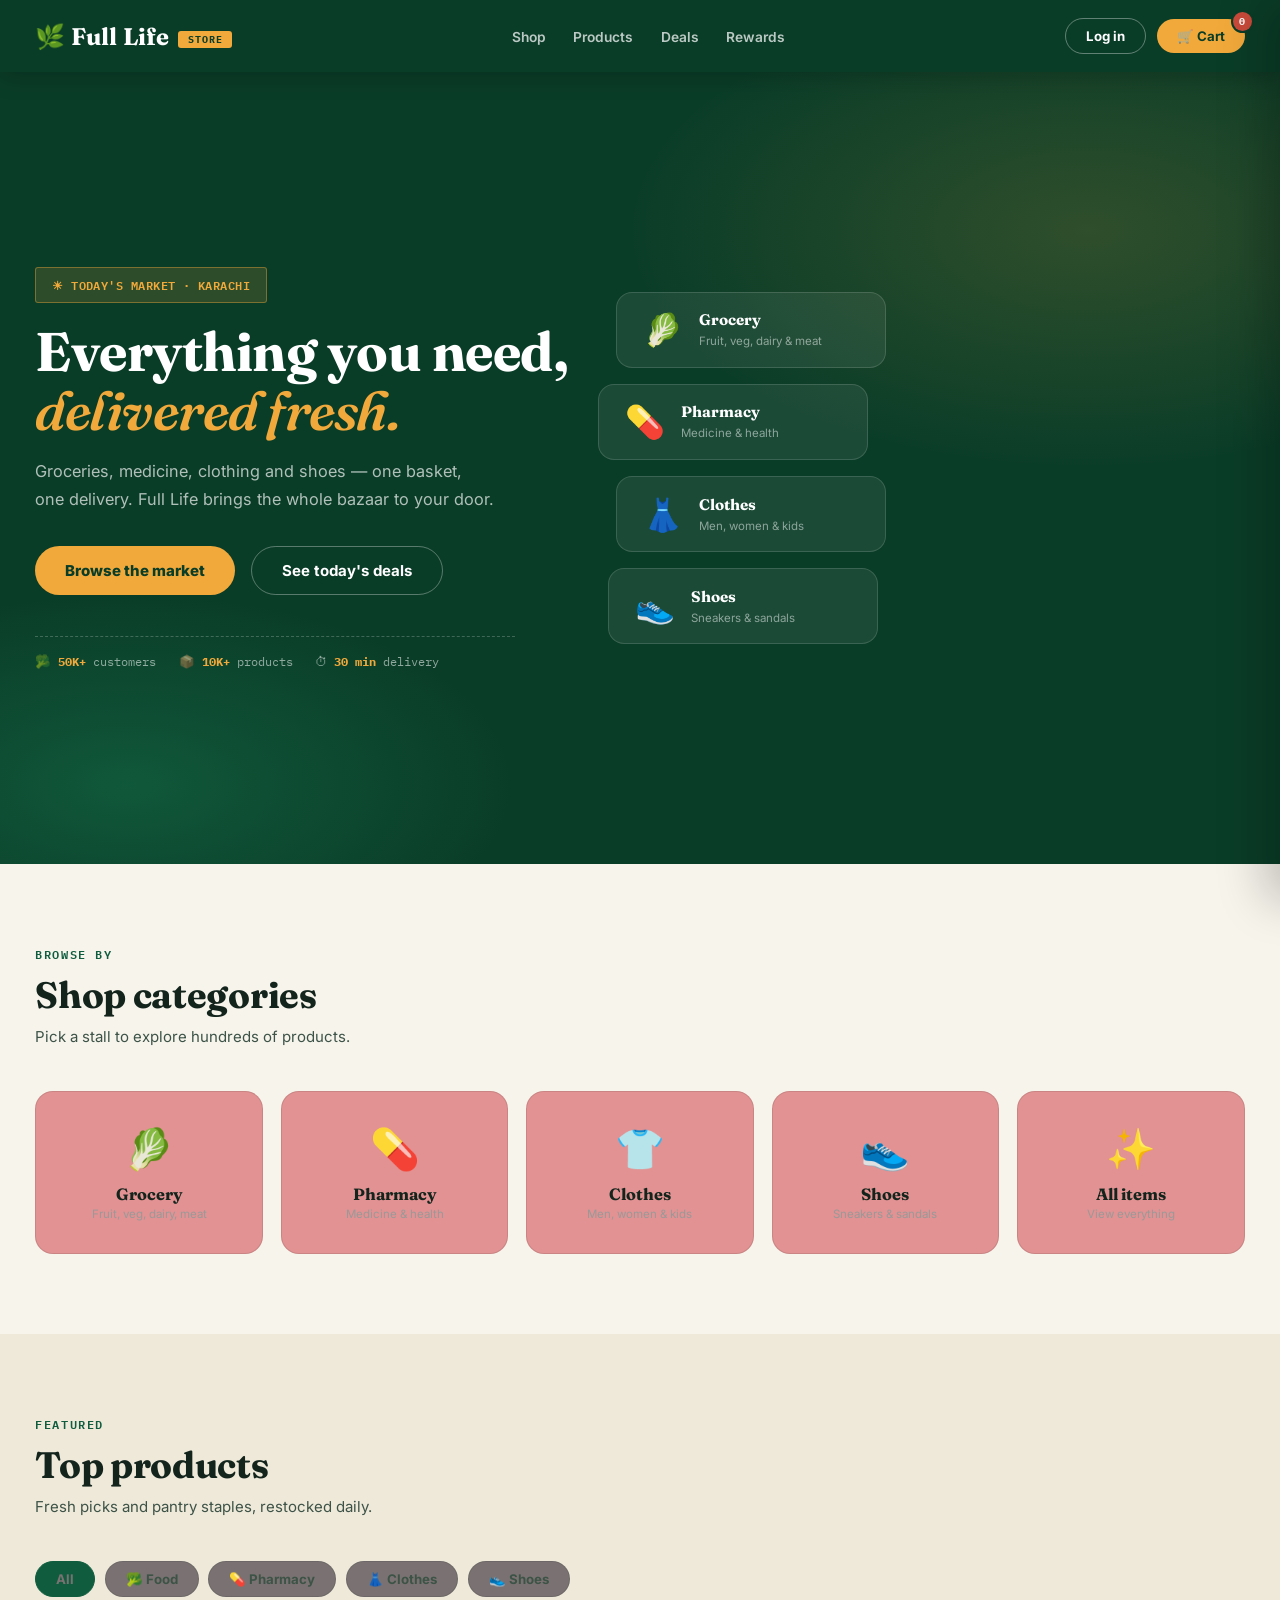
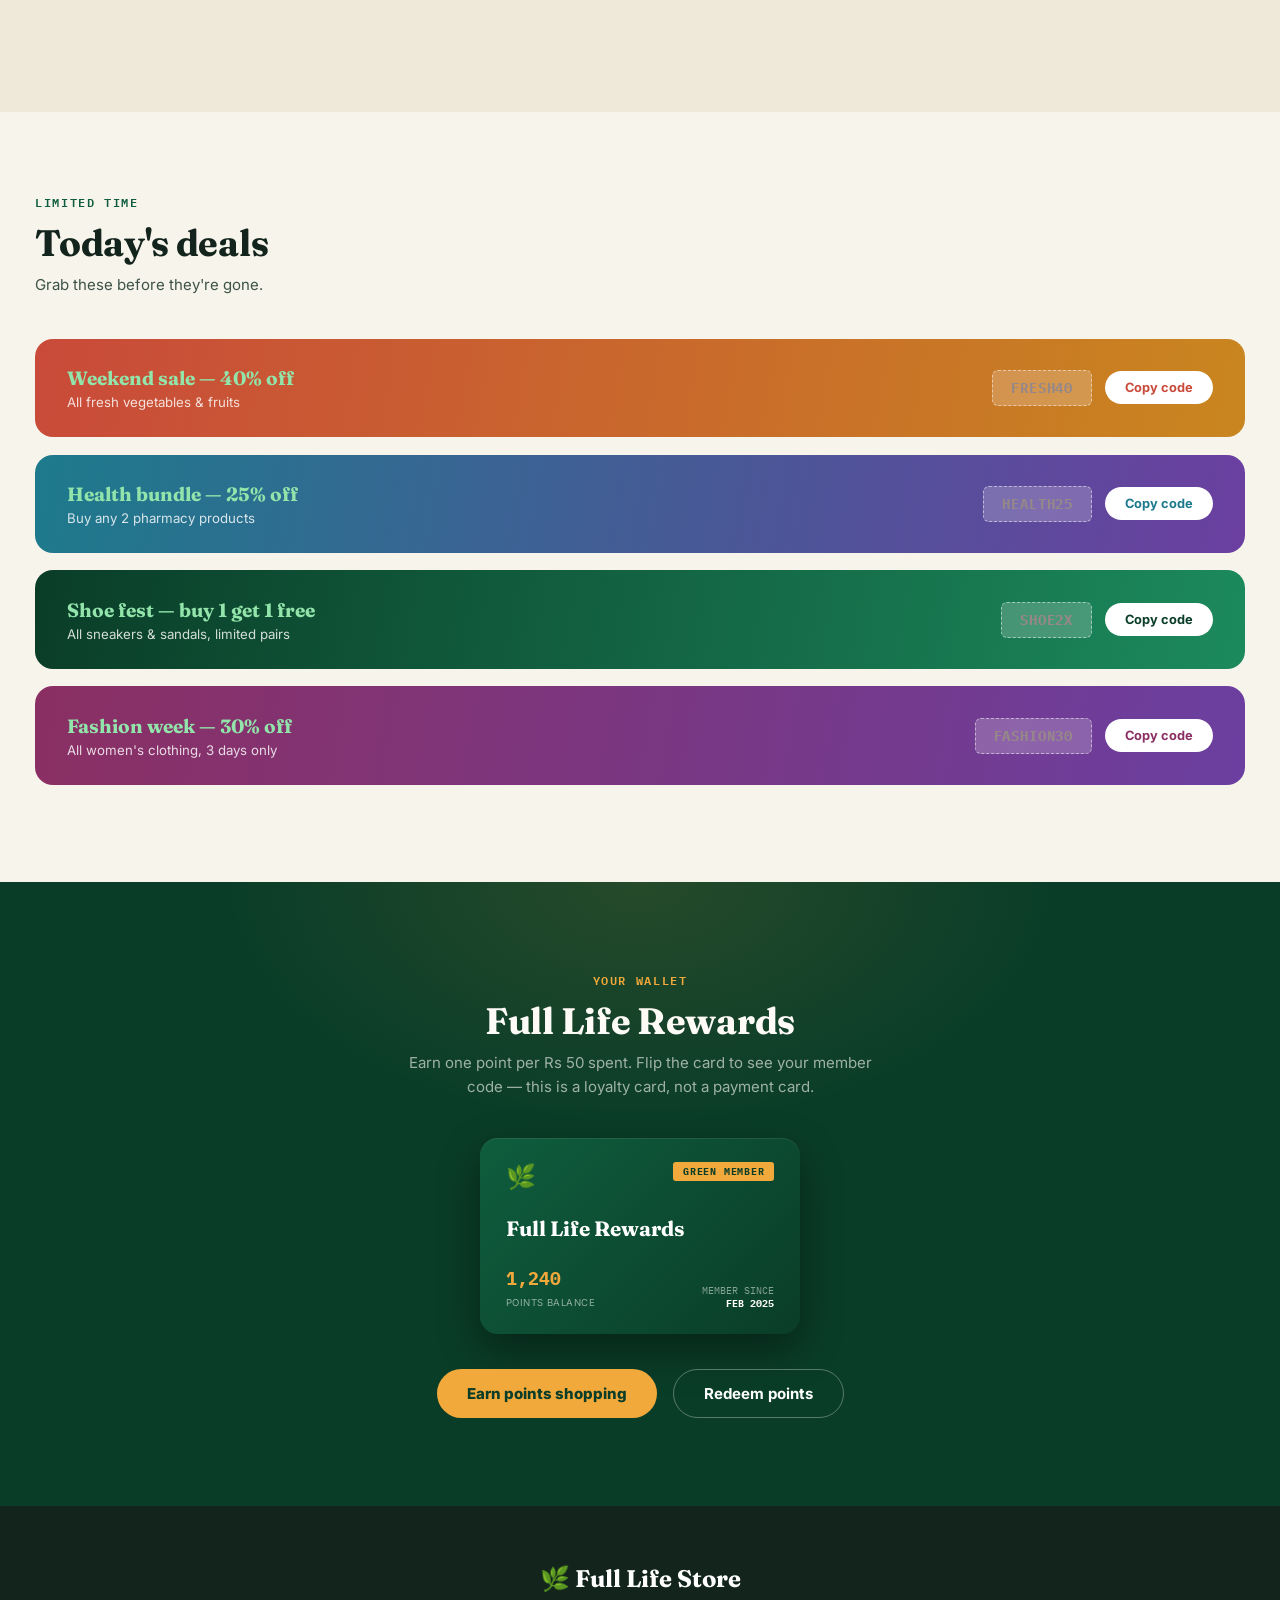
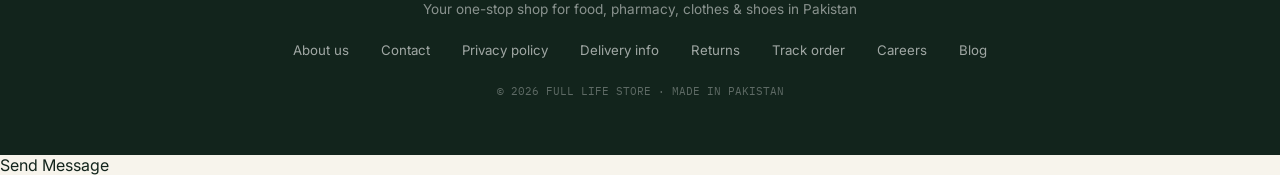
==== index.html @ 833015c3 "Add files via upload" ====
<!DOCTYPE html>
<html lang="en">
<head>
<meta charset="UTF-8">
<meta name="viewport" content="width=device-width, initial-scale=1.0">
<title>🌿Full Life Store — Grocery, Pharmacy, Fashion & Footwear</title>
<link rel="preconnect" href="https://fonts.googleapis.com">
<link rel="preconnect" href="https://fonts.gstatic.com" crossorigin>
<link href="https://fonts.googleapis.com/css2?family=Fraunces:ital,opsz,wght@0,9..144,500;0,9..144,600;0,9..144,700;0,9..144,900;1,9..144,600&family=Inter:wght@400;500;600;700;800&family=IBM+Plex+Mono:wght@400;500;600;700&display=swap" rel="stylesheet">
<link rel="stylesheet" href="style.css">
</head>
<body>

<!-- NAV -->
<nav>
  <div class="brand">🌿 Full Life <span class="tag">Store</span></div>
  <ul class="nav-links">
    <li><a href="#cats" onclick="gs('cats');return false">Shop</a></li>
    <li><a href="#prods" onclick="gs('prods');return false">Products</a></li>
    <li><a href="#offers" onclick="gs('offers');return false">Deals</a></li>
    <li><a href="#loyalty" onclick="gs('loyalty');return false">Rewards</a></li>
  </ul>
  <div class="nav-btns">
    <button class="nbtn nbtn-w" onclick="showModal('loginModal')">Log in</button>
    <button class="nbtn nbtn-o" onclick="openCart()">🛒 Cart <span class="cart-badge" id="cartCount">0</span></button>
  </div>
</nav>

<!-- HERO -->
<div class="hero">
  <div class="hero-left">
    <div class="hero-badge">☀ TODAY'S MARKET · KARACHI</div>
    <h1>Everything you need,<br><em>delivered fresh.</em></h1>
    <p>Groceries, medicine, clothing and shoes — one basket, one delivery. Full Life brings the whole bazaar to your door.</p>
    <div class="hero-btns">
      <button class="hbtn-p" onclick="gs('cats')">Browse the market</button>
      <button class="hbtn-s" onclick="gs('offers')">See today's deals</button>
    </div>
    <div class="hero-tape">
      <span>🥦 <strong>50K+</strong> customers</span>
      <span>📦 <strong>10K+</strong> products</span>
      <span>⏱ <strong>30 min</strong> delivery</span>
    </div>
  </div>
  <div class="hero-right">
    <div class="stall" onclick="filterCat('food')"><span class="stall-icon">🥬</span><div class="stall-txt"><strong>Grocery</strong><span>Fruit, veg, dairy & meat</span></div></div>
    <div class="stall" onclick="filterCat('pharma')"><span class="stall-icon">💊</span><div class="stall-txt"><strong>Pharmacy</strong><span>Medicine & health</span></div></div>
    <div class="stall" onclick="filterCat('clothes')"><span class="stall-icon">👗</span><div class="stall-txt"><strong>Clothes</strong><span>Men, women & kids</span></div></div>
    <div class="stall" onclick="filterCat('shoes')"><span class="stall-icon">👟</span><div class="stall-txt"><strong>Shoes</strong><span>Sneakers & sandals</span></div></div>
  </div>
</div>

<!-- CATEGORIES -->
<div class="section" id="cats">
  <div class="sec-tag">Browse by</div>
  <div class="sec-title">Shop categories</div>
  <div class="sec-sub">Pick a stall to explore hundreds of products.</div>
  <div class="cat-grid">
    <div class="cat-card food" onclick="filterCat('food')"><span class="cat-icon">🥬</span><h3>Grocery</h3><p>Fruit, veg, dairy, meat</p></div>
    <div class="cat-card pharma" onclick="filterCat('pharma')"><span class="cat-icon">💊</span><h3>Pharmacy</h3><p>Medicine & health</p></div>
    <div class="cat-card clothes" onclick="filterCat('clothes')"><span class="cat-icon">👕</span><h3>Clothes</h3><p>Men, women & kids</p></div>
    <div class="cat-card shoes" onclick="filterCat('shoes')"><span class="cat-icon">👟</span><h3>Shoes</h3><p>Sneakers & sandals</p></div>
    <div class="cat-card all" onclick="filterCat('all')"><span class="cat-icon">✨</span><h3>All items</h3><p>View everything</p></div>
  </div>
</div>

<!-- PRODUCTS -->
<div class="section section-deep" id="prods">
  <div class="sec-tag">Featured</div>
  <div class="sec-title">Top products</div>
  <div class="sec-sub">Fresh picks and pantry staples, restocked daily.</div>
  <div class="tab-row" id="tabRow">
    <button class="tab active" onclick="setTab(this,'all')">All</button>
    <button class="tab" onclick="setTab(this,'food')">🥦 Food</button>
    <button class="tab" onclick="setTab(this,'pharma')">💊 Pharmacy</button>
    <button class="tab" onclick="setTab(this,'clothes')">👗 Clothes</button>
    <button class="tab" onclick="setTab(this,'shoes')">👟 Shoes</button>
  </div>
  <div class="prod-grid" id="prodGrid"></div>
</div>

<!-- OFFERS -->
<div class="section" id="offers">
  <div class="sec-tag">Limited time</div>
  <div class="sec-title">Today's deals</div>
  <div class="sec-sub">Grab these before they're gone.</div>
  <div class="offer-card" style="background:linear-gradient(100deg,var(--chili),var(--marigold-deep))">
    <div><h3>Weekend sale — 40% off</h3><p>All fresh vegetables & fruits</p></div>
    <div style="display:flex;gap:.8rem;align-items:center;flex-wrap:wrap">
      <div class="offer-code-box">FRESH40</div>
      <button class="offer-copy-btn" style="color:var(--chili)" onclick="copyCode('FRESH40')">Copy code</button>
    </div>
  </div>
  <div class="offer-card" style="background:linear-gradient(100deg,var(--teal),var(--plum))">
    <div><h3>Health bundle — 25% off</h3><p>Buy any 2 pharmacy products</p></div>
    <div style="display:flex;gap:.8rem;align-items:center;flex-wrap:wrap">
      <div class="offer-code-box">HEALTH25</div>
      <button class="offer-copy-btn" style="color:var(--teal)" onclick="copyCode('HEALTH25')">Copy code</button>
    </div>
  </div>
  <div class="offer-card" style="background:linear-gradient(100deg,var(--jade-deep),var(--jade-bright))">
    <div><h3>Shoe fest — buy 1 get 1 free</h3><p>All sneakers & sandals, limited pairs</p></div>
    <div style="display:flex;gap:.8rem;align-items:center;flex-wrap:wrap">
      <div class="offer-code-box">SHOE2X</div>
      <button class="offer-copy-btn" style="color:var(--jade-deep)" onclick="copyCode('SHOE2X')">Copy code</button>
    </div>
  </div>
  <div class="offer-card" style="background:linear-gradient(100deg,#8a2f63,var(--plum))">
    <div><h3>Fashion week — 30% off</h3><p>All women's clothing, 3 days only</p></div>
    <div style="display:flex;gap:.8rem;align-items:center;flex-wrap:wrap">
      <div class="offer-code-box">FASHION30</div>
      <button class="offer-copy-btn" style="color:#8a2f63" onclick="copyCode('FASHION30')">Copy code</button>
    </div>
  </div>
</div>

<!-- LOYALTY (replaces fake bank card) -->
<div class="loyalty-wrap" id="loyalty">
  <div class="sec-tag" style="color:var(--marigold)">Your wallet</div>
  <div class="sec-title" style="color:#fff">Full Life Rewards</div>
  <p class="loyalty-sub">Earn one point per Rs 50 spent. Flip the card to see your member code — this is a loyalty card, not a payment card.</p>
  <div class="flip-card">
    <div class="fci">
      <div class="fcf">
        <div class="fc-top"><span class="fc-leaf">🌿</span><span class="fc-tier">GREEN MEMBER</span></div>
        <div class="fc-mid">Full Life Rewards</div>
        <div class="fc-bottom">
          <div class="fc-points"><strong id="pointsVal">1,240</strong><span>POINTS BALANCE</span></div>
          <div class="fc-since">MEMBER SINCE<br><strong style="color:#fff">FEB 2025</strong></div>
        </div>
      </div>
      <div class="fcb">
        <div class="fc-qr"></div>
        <div class="fc-code">FL-REWARDS-88213</div>
      </div>
    </div>
  </div>
  <div class="loyalty-btns">
    <button class="hbtn-p" onclick="gs('prods')">Earn points shopping</button>
    <button class="hbtn-s" onclick="showToast('🎁 Redeem catalog coming soon!')">Redeem points</button>
  </div>
</div>

<!-- FOOTER -->
<footer>
  <div class="footer-brand">🌿 Full Life Store</div>
  <div class="footer-sub">Your one-stop shop for food, pharmacy, clothes & shoes in Pakistan</div>
  <div class="footer-links">
    <a href="#">About us</a>
    <a href="#">Contact</a>
    <a href="#">Privacy policy</a>
    <a href="#">Delivery info</a>
    <a href="#">Returns</a>
    <a href="#">Track order</a>
    <a href="#">Careers</a>
    <a href="#">Blog</a>
  </div>
  <div class="footer-copy">© 2026 FULL LIFE STORE · MADE IN PAKISTAN</div>
</footer>

<!-- TOAST -->
<div class="toast" id="toast"></div>

<!-- CART DRAWER -->
<div class="cart-overlay" id="cartOverlay" onclick="closeCart()"></div>
<div class="cart-drawer" id="cartDrawer">
  <div class="cart-head">
    <h2>🧺 Your basket</h2>
    <button class="cart-close" onclick="closeCart()">✕</button>
  </div>
  <div class="cart-items" id="cartItems"></div>
  <div class="cart-foot">
    <div class="cart-total-row"><span>SUBTOTAL</span><span id="cartSubtotal">Rs 0</span></div>
    <button class="checkout-btn" id="checkoutBtn" onclick="openCheckout()" disabled>Checkout</button>
  </div>
</div>

<!-- LOGIN MODAL -->
<div class="modal-bg" id="loginModal">
  <div class="modal-box">
    <h2>Log in to Full Life</h2>
    <input class="m-input" placeholder="Email address" type="email">
    <input class="m-input" placeholder="Password" type="password">
    <div class="m-btns">
      <button class="mbtn-ok" onclick="hideModal('loginModal');showToast('👋 Welcome back to Full Life!')">Log in</button>
      <button class="mbtn-cancel" onclick="hideModal('loginModal')">Cancel</button>
    </div>
  </div>
</div>

<!-- CHECKOUT MODAL -->
<div class="modal-bg" id="checkoutModal">
  <div class="modal-box">
    <h2>Delivery details</h2>
    <input class="m-input" id="coName" placeholder="Full name">
    <div class="m-row">
      <input class="m-input" id="coPhone" placeholder="Phone number">
      <input class="m-input" id="coCity" placeholder="City">
    </div>
    <input class="m-input" id="coAddress" placeholder="Delivery address">
    <div class="m-btns">
      <button class="mbtn-ok" onclick="reviewOrder()">Review order</button>
      <button class="mbtn-cancel" onclick="hideModal('checkoutModal')">Cancel</button>
    </div>
  </div>
</div>

<!-- REVIEW MODAL -->
<div class="modal-bg" id="reviewModal">
  <div class="modal-box">
    <h2>Order summary</h2>
    <div class="receipt" id="reviewReceipt"></div>
    <div class="m-btns">
      <button class="mbtn-ok" id="placeOrderBtn" onclick="placeOrder()">Place order</button>
      <button class="mbtn-cancel" onclick="hideModal('reviewModal');showModal('checkoutModal')">Back</button>
    </div>
  </div>
</div>

<!-- CONFIRMATION MODAL -->
<div class="modal-bg" id="confirmModal">
  <div class="modal-box" style="text-align:center">
    <div class="success-anim">✅</div>
    <h2>Order placed!</h2>
    <div class="order-no" id="orderNoTxt"></div>
    <div class="receipt" id="confirmReceipt"></div>
    <button class="mbtn-ok" onclick="hideModal('confirmModal')">Done</button>
  </div>
</div>
<script src="main.js"></script>
</body>
</html>
<a href="https://api.whatsapp.com/send?phone=15551234567">Send Message</a>
---- style.css ----
/* ============ TOKENS ============ */
:root{
  --ink:#12241c;
  --ink-soft:#3d5347;
  --paper:#f7f4ec;
  --paper-deep:#efe9da;
  --jade:#0f5d3e;
  --jade-deep:#0a3d28;
  --jade-bright:#1c8a5c;
  --marigold:#f2a93b;
  --marigold-deep:#c9861f;
  --plum:#6b3fa0;
  --teal:#1d7a8c;
  --chili:#c94a3a;
  --line:rgba(18,36,28,.12);
  --shadow:0 18px 44px rgba(15,30,22,.14);
  --radius:18px;
  --serif:'Fraunces',Georgia,serif;
  --sans:'Inter',-apple-system,BlinkMacSystemFont,sans-serif;
  --mono:'IBM Plex Mono',Menlo,Consolas,monospace;
}
*{margin:0;padding:0;box-sizing:border-box}
html{scroll-behavior:smooth}
body{background:var(--paper);color:var(--ink);font-family:var(--sans);overflow-x:hidden}
a{text-decoration:none;color:inherit}
button{font-family:inherit}
::selection{background:var(--marigold);color:var(--ink)}
@media (prefers-reduced-motion:reduce){*{animation-duration:.001ms !important;animation-iteration-count:1 !important;transition-duration:.001ms !important;scroll-behavior:auto !important}}

/* ============ NAV ============ */
nav{background:var(--jade-deep);height:72px;display:flex;align-items:center;justify-content:space-between;padding:0 2.2rem;position:sticky;top:0;z-index:100;box-shadow:0 4px 24px rgba(0,0,0,.22)}
.brand{display:flex;align-items:baseline;gap:9px;color:#fff;font-family:var(--serif);font-size:1.5rem;font-weight:700;letter-spacing:.2px}
.brand .leaf{font-size:1.3rem}
.brand .tag{font-family:var(--mono);background:var(--marigold);color:var(--jade-deep);padding:2px 10px;border-radius:3px;font-size:.62rem;font-weight:700;letter-spacing:.08em;text-transform:uppercase;vertical-align:middle;position:relative;top:-2px}
.nav-links{display:flex;gap:1.7rem;list-style:none}
.nav-links a{color:rgba(255,255,255,.72);font-size:.86rem;font-weight:600;transition:color .15s;position:relative;padding-bottom:3px}
.nav-links a::after{content:'';position:absolute;left:0;right:100%;bottom:0;height:1.5px;background:var(--marigold);transition:right .25s ease}
.nav-links a:hover{color:#fff}
.nav-links a:hover::after{right:0}
.nav-btns{display:flex;gap:.7rem;align-items:center}
.nbtn{padding:9px 20px;border-radius:24px;border:none;font-weight:700;cursor:pointer;font-size:.83rem;transition:transform .18s,box-shadow .18s;font-family:var(--sans)}
.nbtn:hover{transform:translateY(-2px);box-shadow:0 6px 16px rgba(0,0,0,.2)}
.nbtn-w{background:transparent;color:#fff;border:1.5px solid rgba(255,255,255,.35)}
.nbtn-w:hover{border-color:#fff}
.nbtn-o{background:var(--marigold);color:var(--jade-deep);position:relative;display:flex;align-items:center;gap:6px}
.cart-badge{position:absolute;top:-7px;right:-7px;background:var(--chili);color:#fff;border-radius:50%;width:19px;height:19px;font-size:.62rem;display:flex;align-items:center;justify-content:center;font-weight:800;font-family:var(--mono);box-shadow:0 0 0 2px var(--jade-deep)}

/* ============ HERO ============ */
.hero{background:var(--jade-deep);min-height:88vh;display:flex;align-items:center;padding:3rem 2.2rem;position:relative;overflow:hidden;gap:3rem}
.hero::before{content:'';position:absolute;inset:0;background:
  radial-gradient(ellipse 60% 50% at 85% 20%,rgba(242,169,59,.16),transparent 60%),
  radial-gradient(ellipse 50% 40% at 10% 90%,rgba(28,138,92,.35),transparent 60%);
  pointer-events:none}
.hero-left{max-width:560px;z-index:1;animation:riseIn .8s cubic-bezier(.2,.8,.2,1) both}
@keyframes riseIn{from{opacity:0;transform:translateY(26px)}to{opacity:1;transform:translateY(0)}}
.hero-badge{font-family:var(--mono);background:rgba(242,169,59,.15);color:var(--marigold);padding:7px 16px;border-radius:3px;font-size:.72rem;font-weight:600;display:inline-block;margin-bottom:1.3rem;border:1px solid rgba(242,169,59,.4);letter-spacing:.04em}
.hero h1{font-family:var(--serif);font-size:3.4rem;color:#fff;font-weight:700;line-height:1.08;margin-bottom:1.1rem;letter-spacing:-.5px}
.hero h1 em{font-style:italic;color:var(--marigold);font-weight:600}
.hero p{color:rgba(255,255,255,.68);font-size:1.02rem;line-height:1.7;margin-bottom:2rem;max-width:460px}
.hero-btns{display:flex;gap:1rem;flex-wrap:wrap;margin-bottom:2.6rem}
.hbtn-p{background:var(--marigold);color:var(--jade-deep);border:none;padding:14px 30px;border-radius:30px;font-size:.94rem;font-weight:800;cursor:pointer;transition:transform .22s,box-shadow .22s}
.hbtn-p:hover{transform:translateY(-3px);box-shadow:0 14px 30px rgba(242,169,59,.3)}
.hbtn-s{background:transparent;color:#fff;border:1.5px solid rgba(255,255,255,.32);padding:14px 30px;border-radius:30px;font-size:.94rem;font-weight:700;cursor:pointer;transition:all .22s}
.hbtn-s:hover{background:rgba(255,255,255,.08);border-color:#fff;transform:translateY(-3px)}
.hero-tape{display:flex;align-items:center;gap:0;font-family:var(--mono);font-size:.78rem;color:rgba(255,255,255,.55);border-top:1px dashed rgba(255,255,255,.22);padding-top:1rem;max-width:480px}
.hero-tape span{padding-right:1.4rem}
.hero-tape strong{color:var(--marigold)}

.hero-right{display:flex;flex-direction:column;gap:1rem;z-index:1;animation:riseIn .8s cubic-bezier(.2,.8,.2,1) .12s both}
.stall{background:rgba(255,255,255,.07);border:1px solid rgba(255,255,255,.14);border-radius:16px;padding:1.1rem 1.6rem;display:flex;align-items:center;gap:1rem;cursor:pointer;transition:transform .25s,background .25s;min-width:270px}
.stall:hover{transform:translateX(-8px);background:rgba(255,255,255,.13)}
.stall:nth-child(2){transform:translateX(-18px)}
.stall:nth-child(2):hover{transform:translateX(-26px)}
.stall:nth-child(4){transform:translateX(-8px)}
.stall:nth-child(4):hover{transform:translateX(-16px)}
.stall-icon{font-size:2rem;flex-shrink:0}
.stall-txt strong{display:block;color:#fff;font-size:.95rem;font-weight:700;font-family:var(--serif)}
.stall-txt span{color:rgba(255,255,255,.5);font-size:.72rem}

/* ============ SECTIONS ============ */
.section{padding:5rem 2.2rem}
.section-deep{background:var(--paper-deep)}
.sec-tag{font-family:var(--mono);color:var(--jade);font-weight:600;font-size:.72rem;letter-spacing:.14em;text-transform:uppercase;margin-bottom:.5rem}
.sec-title{font-family:var(--serif);font-size:2.3rem;font-weight:700;color:var(--ink);margin-bottom:.5rem;letter-spacing:-.3px}
.sec-sub{color:var(--ink-soft);font-size:.94rem;margin-bottom:2.6rem;line-height:1.6;max-width:560px}

/* categories */
.cat-grid{display:grid;grid-template-columns:repeat(auto-fit,minmax(150px,1fr));gap:1.1rem}
.cat-card{background:#e29292;border-radius:18px;padding:2rem 1rem;text-align:center;cursor:pointer;border:1.5px solid var(--line);transition:all .28s cubic-bezier(.2,.8,.2,1);position:relative;overflow:hidden}
.cat-card:hover{transform:translateY(-8px);box-shadow:var(--shadow);border-color:transparent}
.cat-card.food:hover{background:linear-gradient(165deg,#6e6262,#afcab7)}
.cat-card.pharma:hover{background:linear-gradient(165deg,#6e6262,#afcab7)}
.cat-card.clothes:hover{background:linear-gradient(165deg,#6e6262,#afcab7)}
.cat-card.shoes:hover{background:linear-gradient(165deg,#6e6262,#afcab7)}
.cat-card.all:hover{background:linear-gradient(165deg,#6e6262,#afcab7)}
.cat-icon{font-size:2.5rem;display:block;margin-bottom:.7rem;transition:transform .3s cubic-bezier(.34,1.56,.64,1)}
.cat-card:hover .cat-icon{transform:scale(1.2) rotate(-5deg)}
.cat-card h3{font-family:var(--serif);font-size:1.02rem;font-weight:700;color:var(--ink);margin-bottom:.2rem}
.cat-card p{font-size:.72rem;color:#999}

/* products */
.tab-row{display:flex;gap:.6rem;margin-bottom:2.2rem;flex-wrap:wrap}
.tab{background:#7a7272;border:1.5px solid var(--line);padding:9px 20px;border-radius:22px;font-size:.83rem;font-weight:700;cursor:pointer;transition:all .2s;color:var(--ink-soft)}
.tab.active,.tab:hover{background:var(--jade);color:#7a7272;border-color:var(--jade)}
.prod-grid{display:grid;grid-template-columns:repeat(auto-fill,minmax(215px,1fr));gap:1.3rem}
.prod-card{background:#7a7272;border-radius:18px;overflow:hidden;border:1.5px solid var(--line);transition:transform .28s cubic-bezier(.2,.8,.2,1),box-shadow .28s;cursor:pointer}
.prod-card:hover{transform:translateY(-8px);box-shadow:var(--shadow);border-color:transparent}
.prod-img{background:var(--paper-deep);height:158px;display:flex;align-items:center;justify-content:center;font-size:3.4rem;position:relative;transition:transform .3s;overflow:hidden}
.prod-card:hover .prod-img{transform:scale(1.05)}
.prod-badge{position:absolute;top:10px;left:10px;background:var(--chili);color:#7a7272;font-size:.6rem;font-weight:700;padding:4px 10px;border-radius:3px;font-family:var(--mono);letter-spacing:.03em}
.prod-body{padding:1rem 1.05rem 1.1rem}
.prod-name{font-weight:700;color:var(--ink);font-size:.9rem;margin-bottom:.2rem;font-family:var(--serif)}
.prod-desc{font-size:.74rem;color:#9a9a8f;margin-bottom:.85rem;line-height:1.4}
.prod-footer{display:flex;align-items:center;justify-content:space-between}
.prod-price{font-family:var(--mono);font-size:1rem;font-weight:700;color:var(--jade)}
.prod-old{font-family:var(--mono);font-size:.7rem;color:#c9c4b4;text-decoration:line-through;margin-left:.35rem}
.add-btn{background:var(--jade);color:#7a7272;border:none;width:32px;height:32px;border-radius:50%;font-size:1.15rem;cursor:pointer;transition:transform .22s,background .2s;display:flex;align-items:center;justify-content:center;line-height:1;flex-shrink:0}
.add-btn:hover{background:var(--jade-deep);transform:scale(1.15) rotate(90deg)}

/* deals */
.offer-card{border-radius:18px;padding:1.7rem 2rem;display:flex;align-items:center;justify-content:space-between;margin-bottom:1.1rem;flex-wrap:wrap;gap:1rem;position:relative;overflow:hidden}
.offer-card h3{font-family:var(--serif);font-size:1.2rem;font-weight:700;color:#92e4aa;margin-bottom:.25rem}
.offer-card p{color:rgba(255,255,255,.82);font-size:.83rem}
.offer-code-box{font-family:var(--mono);background:rgba(255,255,255,.2);padding:8px 18px;border-radius:6px;color:#968888;font-weight:700;font-size:.86rem;border:1.5px dashed rgba(255,255,255,.5);letter-spacing:.06em}
.offer-copy-btn{background:#fff;border:none;padding:9px 20px;border-radius:20px;font-weight:700;cursor:pointer;transition:transform .2s;font-size:.8rem}
.offer-copy-btn:hover{transform:scale(1.06)}

/* ============ LOYALTY (replaces fake bank card) ============ */
.loyalty-wrap{background:var(--jade-deep);padding:5.5rem 2.2rem;text-align:center;position:relative;overflow:hidden}
.loyalty-wrap::before{content:'';position:absolute;inset:0;background:radial-gradient(ellipse 50% 60% at 50% 0%,rgba(242,169,59,.12),transparent 65%)}
.loyalty-sub{color:rgba(255,255,255,.6);font-size:.94rem;margin:0 auto 2.4rem;max-width:480px;line-height:1.6}
.flip-card{background:transparent;width:320px;height:196px;perspective:1200px;color:#fff;margin:0 auto;cursor:pointer;position:relative;z-index:1}
.fci{position:relative;width:100%;height:100%;transition:transform .8s cubic-bezier(.4,.2,.2,1);transform-style:preserve-3d}
.flip-card:hover .fci{transform:rotateY(180deg)}
.fcf,.fcb{position:absolute;width:100%;height:100%;backface-visibility:hidden;-webkit-backface-visibility:hidden;border-radius:18px;padding:1.5rem 1.6rem;text-align:left}
.fcf{background:linear-gradient(135deg,var(--jade) 0%,var(--jade-deep) 100%);box-shadow:0 16px 40px rgba(0,0,0,.4),0 1px 0 rgba(255,255,255,.08) inset;display:flex;flex-direction:column;justify-content:space-between}
.fcb{background:linear-gradient(135deg,#2a1a45,#1c1030);transform:rotateY(180deg);box-shadow:0 16px 40px rgba(0,0,0,.4);display:flex;flex-direction:column;align-items:center;justify-content:center;gap:.5rem}
.fc-top{display:flex;justify-content:space-between;align-items:flex-start}
.fc-leaf{font-size:1.5rem}
.fc-tier{font-family:var(--mono);font-size:.6rem;background:var(--marigold);color:var(--jade-deep);padding:3px 10px;border-radius:3px;font-weight:700;letter-spacing:.08em}
.fc-mid{font-family:var(--serif);font-size:1.3rem;font-weight:700}
.fc-bottom{display:flex;justify-content:space-between;align-items:flex-end}
.fc-points strong{display:block;font-family:var(--mono);font-size:1.15rem;color:var(--marigold)}
.fc-points span{font-size:.6rem;color:rgba(255,255,255,.55);letter-spacing:.05em}
.fc-since{font-family:var(--mono);font-size:.6rem;color:rgba(255,255,255,.5);text-align:right}
.fc-qr{width:74px;height:74px;background:
  repeating-linear-gradient(90deg,#fff 0 4px,transparent 4px 8px),
  repeating-linear-gradient(0deg,#fff 0 4px,transparent 4px 8px);
  background-blend-mode:screen;border-radius:6px;opacity:.9}
.fc-code{font-family:var(--mono);font-size:.62rem;letter-spacing:.1em;color:rgba(255,255,255,.7)}
.loyalty-btns{display:flex;gap:1rem;justify-content:center;flex-wrap:wrap;margin-top:2.2rem;position:relative;z-index:1}

/* ============ CART DRAWER ============ */
.cart-overlay{position:fixed;inset:0;background:rgba(18,36,28,.45);z-index:997;opacity:0;pointer-events:none;transition:opacity .3s}
.cart-overlay.show{opacity:1;pointer-events:auto}
.cart-drawer{position:fixed;top:0;right:0;bottom:0;width:400px;max-width:92vw;background:var(--paper);z-index:998;box-shadow:-16px 0 44px rgba(0,0,0,.22);transform:translateX(100%);transition:transform .38s cubic-bezier(.2,.8,.2,1);display:flex;flex-direction:column}
.cart-drawer.show{transform:translateX(0)}
.cart-head{padding:1.4rem 1.6rem;border-bottom:1px dashed var(--line);display:flex;justify-content:space-between;align-items:center;background:var(--jade-deep)}
.cart-head h2{color:#fff;font-family:var(--serif);font-size:1.25rem}
.cart-close{background:none;border:none;color:#fff;font-size:1.3rem;cursor:pointer;opacity:.75;transition:opacity .2s}
.cart-close:hover{opacity:1}
.cart-items{flex:1;overflow-y:auto;padding:1.2rem 1.6rem}
.cart-empty{text-align:center;color:#aaa;padding:3rem 1rem;font-size:.9rem}
.cart-empty span{font-size:2.4rem;display:block;margin-bottom:.6rem}
.cart-line{display:flex;align-items:center;gap:.8rem;padding:.9rem 0;border-bottom:1px dashed var(--line)}
.cart-line-icon{font-size:1.6rem;width:40px;text-align:center}
.cart-line-info{flex:1}
.cart-line-info strong{display:block;font-size:.85rem;font-family:var(--serif)}
.cart-line-info span{font-family:var(--mono);font-size:.72rem;color:#999}
.cart-qty{display:flex;align-items:center;gap:.4rem}
.qbtn{width:22px;height:22px;border-radius:50%;border:1px solid var(--line);background:#fff;cursor:pointer;font-size:.8rem;display:flex;align-items:center;justify-content:center;color:var(--ink)}
.qbtn:hover{background:var(--jade);color:#fff;border-color:var(--jade)}
.cart-line-price{font-family:var(--mono);font-weight:700;font-size:.85rem;color:var(--jade);min-width:70px;text-align:right}
.cart-foot{padding:1.3rem 1.6rem;border-top:1px dashed var(--line)}
.cart-total-row{display:flex;justify-content:space-between;font-family:var(--mono);font-size:.95rem;font-weight:700;margin-bottom:1rem}
.checkout-btn{width:100%;background:var(--jade);color:#fff;border:none;padding:14px;border-radius:26px;font-size:.92rem;font-weight:800;cursor:pointer;transition:transform .2s,background .2s}
.checkout-btn:hover{background:var(--jade-deep);transform:translateY(-2px)}
.checkout-btn:disabled{background:#ccc;cursor:not-allowed;transform:none}

/* ============ MODALS ============ */
.modal-bg{display:none;position:fixed;inset:0;background:rgba(18,36,28,.5);z-index:999;align-items:center;justify-content:center;backdrop-filter:blur(3px);padding:1rem}
.modal-bg.show{display:flex;animation:mfade .25s ease}
@keyframes mfade{from{opacity:0}to{opacity:1}}
.modal-box{background:#fff;border-radius:22px;padding:2.2rem;max-width:440px;width:100%;animation:mslide .38s cubic-bezier(.34,1.56,.64,1);max-height:88vh;overflow-y:auto}
@keyframes mslide{from{opacity:0;transform:translateY(30px) scale(.94)}to{opacity:1;transform:translateY(0) scale(1)}}
.modal-box h2{font-family:var(--serif);font-size:1.4rem;font-weight:700;color:var(--ink);margin-bottom:1.2rem}
.m-input{width:100%;border:1.5px solid var(--line);border-radius:10px;padding:12px 15px;font-size:.9rem;outline:none;margin-bottom:.8rem;transition:border-color .2s;font-family:var(--sans);color:var(--ink)}
.m-input:focus{border-color:var(--jade)}
.m-row{display:flex;gap:.6rem}
.m-row .m-input{flex:1}
.m-btns{display:flex;gap:.8rem;margin-top:.4rem}
.mbtn-ok{flex:1;background:var(--jade);color:#fff;border:none;padding:13px;border-radius:14px;font-size:.9rem;font-weight:800;cursor:pointer;transition:transform .18s,background .2s}
.mbtn-ok:hover{transform:scale(1.03);background:var(--jade-deep)}
.mbtn-cancel{flex:1;background:var(--paper-deep);color:var(--ink-soft);border:none;padding:13px;border-radius:14px;font-size:.9rem;font-weight:700;cursor:pointer;transition:background .2s}
.mbtn-cancel:hover{background:#e2ddca}

/* receipt / order summary */
.receipt{font-family:var(--mono);background:var(--paper);border:1.5px dashed var(--line);border-radius:10px;padding:1.1rem 1.2rem;margin-bottom:1rem}
.receipt-row{display:flex;justify-content:space-between;font-size:.78rem;padding:.3rem 0;color:var(--ink-soft)}
.receipt-row.total{border-top:1px dashed var(--line);margin-top:.4rem;padding-top:.6rem;font-weight:700;color:var(--ink);font-size:.86rem}
.receipt-divider{border-top:1px dashed var(--line);margin:.5rem 0}
.success-anim{font-size:3rem;text-align:center;margin-bottom:.6rem;animation:popIn .5s cubic-bezier(.34,1.56,.64,1)}
@keyframes popIn{0%{opacity:0;transform:scale(.7)}100%{opacity:1;transform:scale(1)}}
.order-no{font-family:var(--mono);text-align:center;color:var(--jade);font-weight:700;font-size:.85rem;margin-bottom:1rem}

/* ============ TOAST ============ */
.toast{position:fixed;bottom:1.8rem;right:1.8rem;background:var(--jade-deep);color:#fff;padding:12px 22px;border-radius:12px;font-weight:600;font-size:.85rem;z-index:1001;transform:translateY(80px);opacity:0;transition:all .38s cubic-bezier(.34,1.56,.64,1);box-shadow:0 8px 26px rgba(0,0,0,.3);max-width:280px;font-family:var(--sans)}
.toast.show{transform:translateY(0);opacity:1}

/* ============ FOOTER ============ */
footer{background:var(--ink);color:rgba(255,255,255,.65);padding:3.6rem 2.2rem;text-align:center}
.footer-brand{color:#fff;font-family:var(--serif);font-size:1.5rem;font-weight:700;margin-bottom:.5rem}
.footer-sub{font-size:.85rem;margin-bottom:1.6rem;color:rgba(255,255,255,.5)}
.footer-links{display:flex;justify-content:center;gap:2rem;flex-wrap:wrap;margin-bottom:1.6rem}
.footer-links a{color:rgba(255,255,255,.6);font-size:.83rem;transition:color .2s}
.footer-links a:hover{color:#fff}
.footer-copy{font-family:var(--mono);font-size:.7rem;color:rgba(255,255,255,.32)}

/* focus visibility */
button:focus-visible,a:focus-visible,input:focus-visible,select:focus-visible{outline:2px solid var(--marigold);outline-offset:2px}

@media (max-width:860px){
  .hero{flex-direction:column;text-align:left;min-height:auto;padding-top:3rem}
  .hero h1{font-size:2.3rem}
  .hero-right{width:100%}
  .stall{min-width:0;transform:none !important}
}
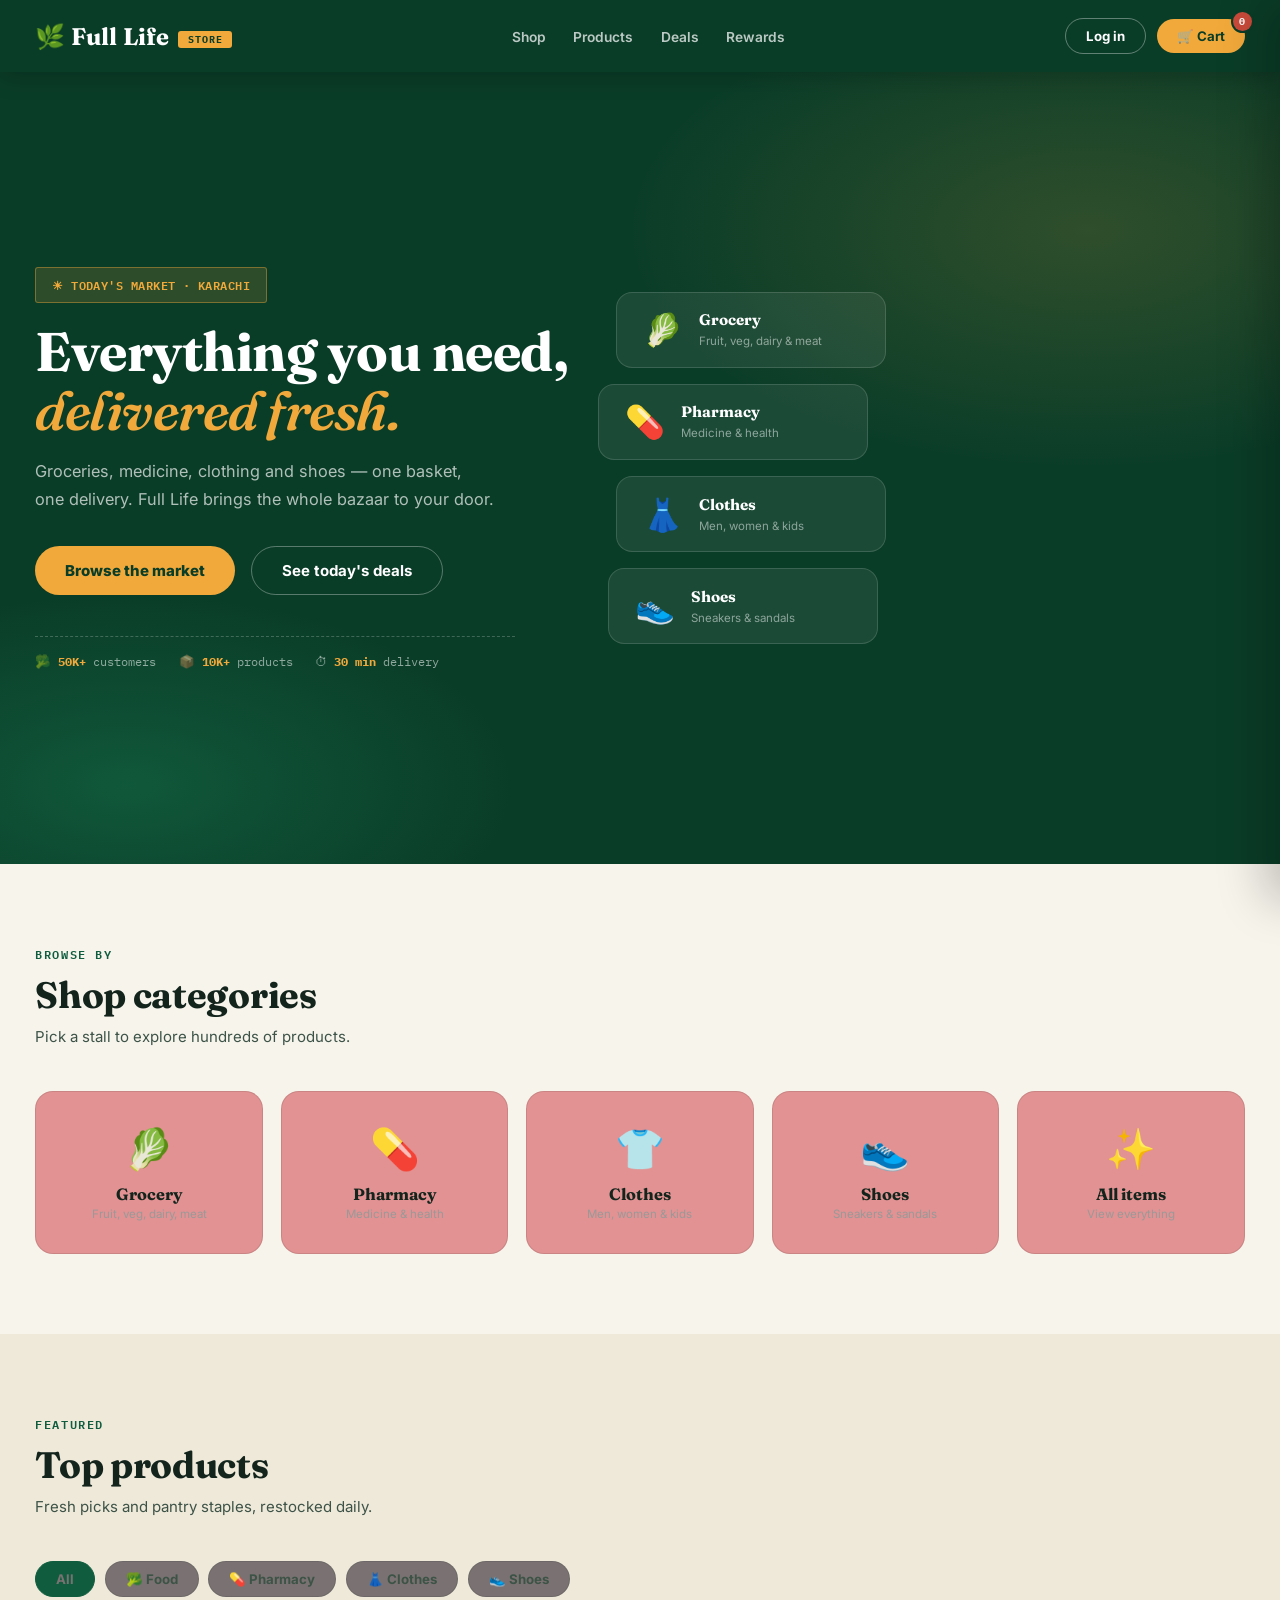
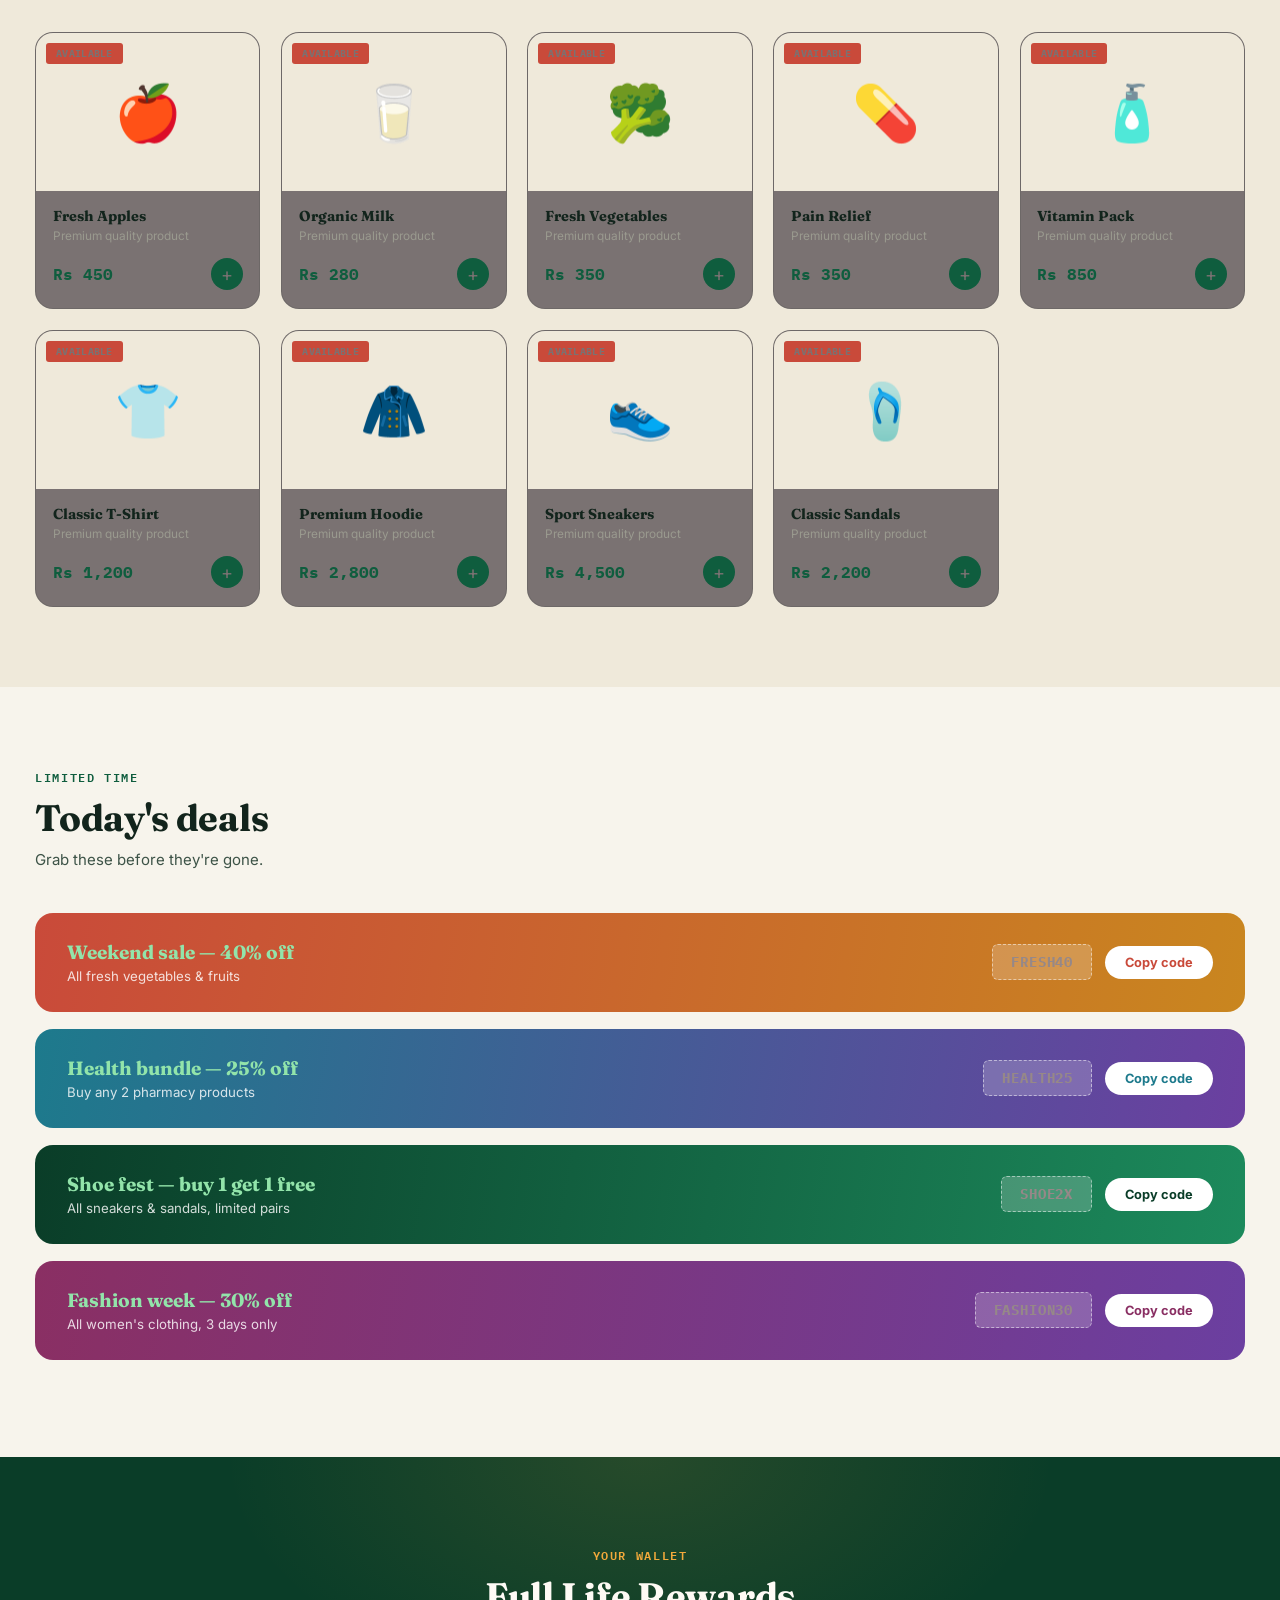
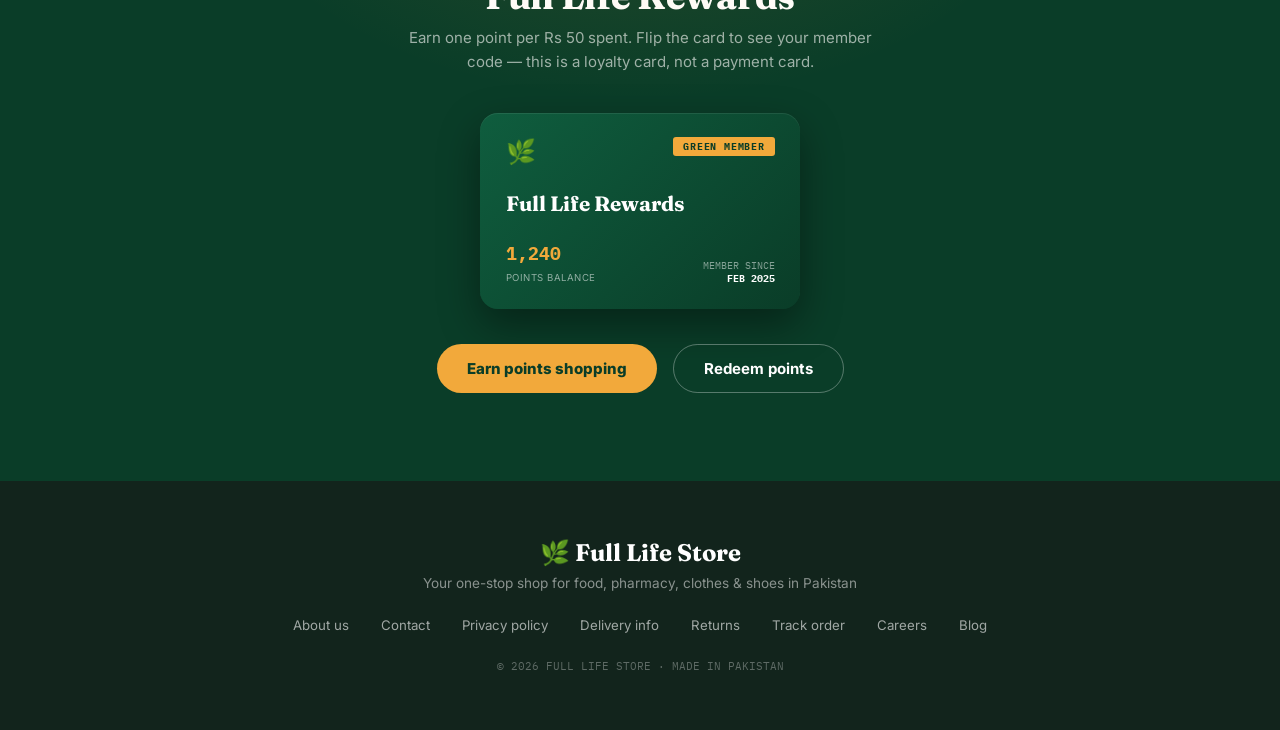
==== commit 24db0d09: "Update Full Life Grocery Store Added JavaScript for products, shopping cart, checkout and website in" ====
--- a/index.html
+++ b/index.html
@@ -229,5 +229,4 @@
 </div>
 <script src="main.js"></script>
 </body>
-</html>
-<a href="https://api.whatsapp.com/send?phone=15551234567">Send Message</a>+</html>
